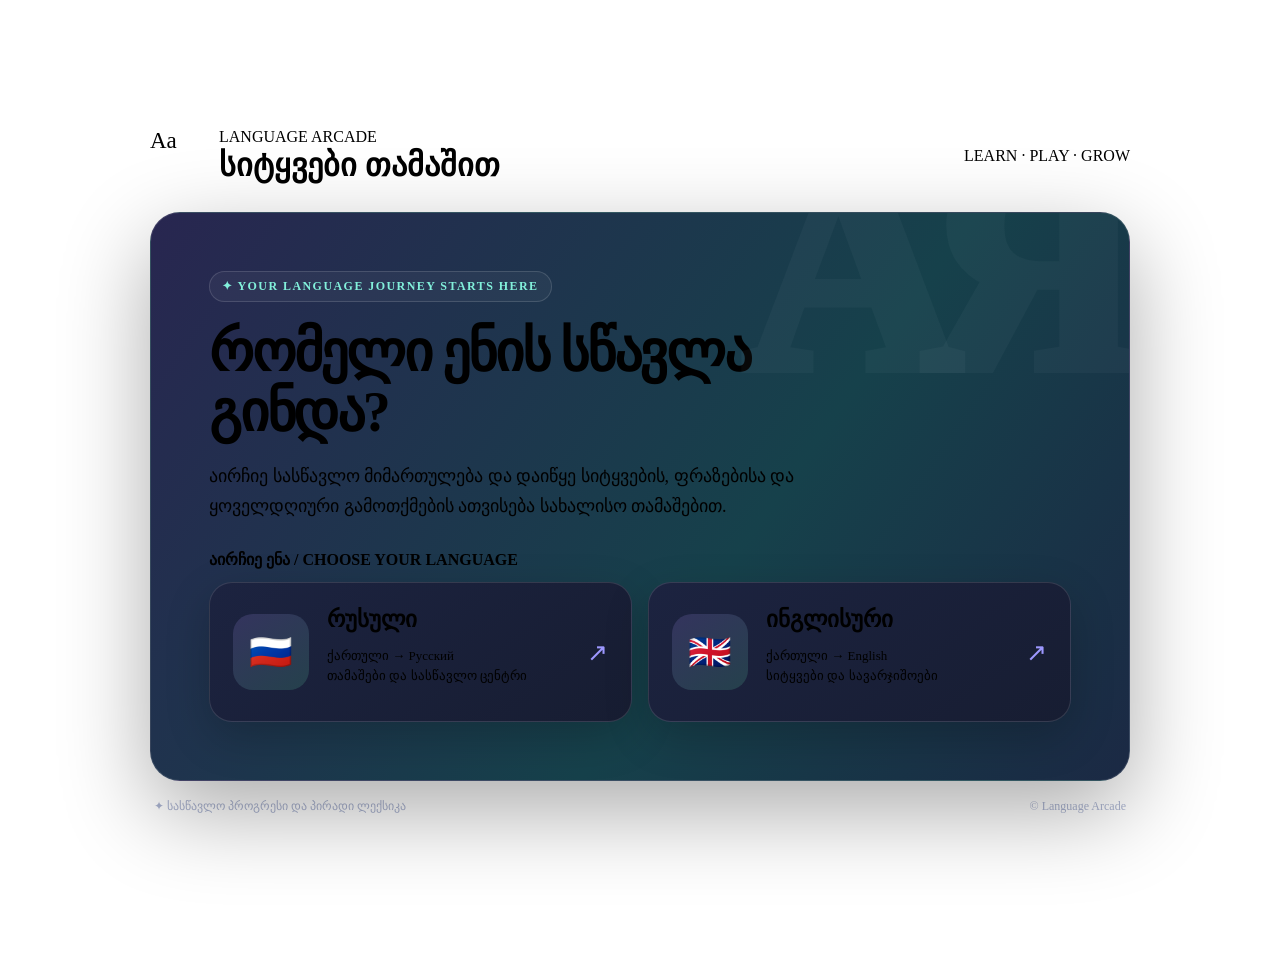
==== index.html @ ce174b75 "Add files via upload" ====
<!doctype html><html lang="ka"><head><meta charset="utf-8"><meta name="viewport" content="width=device-width,initial-scale=1"><title>Language Arcade · აირჩიე ენა</title><link rel="stylesheet" href="css/styles.css"><style>
body{min-height:100vh;display:grid;place-items:center;padding:22px}.landing{width:min(980px,100%)}.landing-top{display:flex;justify-content:space-between;align-items:center;margin-bottom:28px}.landing-brand{display:flex;gap:13px;align-items:center}.landing-brand .logo{width:56px;height:56px;font-size:23px}.landing-brand h1{margin:0;font-size:clamp(22px,4vw,32px)}.landing-hero{position:relative;overflow:hidden;border-radius:30px;padding:clamp(26px,6vw,58px);background:linear-gradient(125deg,#282650,#16414b 60%,#1b2944);border:1px solid #ffffff20;box-shadow:0 30px 90px #0005}.landing-hero:after{content:"AЯ";position:absolute;right:3%;top:-20%;font-size:clamp(140px,28vw,300px);font-weight:950;letter-spacing:-.12em;color:#ffffff08;pointer-events:none}.pill{display:inline-flex;padding:7px 12px;border:1px solid #ffffff22;border-radius:99px;color:#82f0db;background:#ffffff0b;font-size:12px;font-weight:800;letter-spacing:.12em}.landing-hero h2{font-size:clamp(32px,6vw,56px);line-height:1.08;max-width:700px;margin:20px 0 13px;letter-spacing:-.04em}.landing-hero p{font-size:clamp(15px,2vw,18px);max-width:620px;line-height:1.7}.choose-label{margin:28px 0 13px;font-weight:800}.language-grid{display:grid;grid-template-columns:repeat(2,minmax(0,1fr));gap:16px}.language-card{text-decoration:none;color:inherit;display:flex;align-items:center;gap:18px;padding:23px;border-radius:23px;border:1px solid #ffffff20;background:linear-gradient(145deg,#1c2340,#171d32);box-shadow:0 15px 45px #0003;transition:transform .2s,border-color .2s}.language-card:hover{transform:translateY(-5px);border-color:#9b8cff}.flag{display:grid;place-items:center;width:76px;height:76px;flex:none;border-radius:20px;background:linear-gradient(145deg,#34345e,#25414c);font-size:35px}.language-card h3{font-size:23px;margin:0 0 3px}.language-card p{font-size:13px;line-height:1.5}.arrow{margin-left:auto;color:#9d98ff;font-size:25px}.landing-foot{display:flex;justify-content:space-between;gap:12px;flex-wrap:wrap;color:#aab3d0;font-size:12px;padding:18px 4px}@media(max-width:580px){.language-grid{grid-template-columns:1fr}.language-card{padding:18px}.flag{width:64px;height:64px}.landing-top{margin-bottom:17px}}
</style></head><body><main class="landing"><div class="landing-top"><div class="landing-brand"><div class="logo">Aa</div><div><div class="eyebrow">LANGUAGE ARCADE</div><h1>სიტყვები თამაშით</h1></div></div><span class="tag">LEARN · PLAY · GROW</span></div><section class="landing-hero"><span class="pill">✦ YOUR LANGUAGE JOURNEY STARTS HERE</span><h2>რომელი ენის სწავლა გინდა?</h2><p>აირჩიე სასწავლო მიმართულება და დაიწყე სიტყვების, ფრაზებისა და ყოველდღიური გამოთქმების ათვისება სახალისო თამაშებით.</p><div class="choose-label">აირჩიე ენა / CHOOSE YOUR LANGUAGE</div><div class="language-grid"><a class="language-card" href="russian.html"><div class="flag">🇷🇺</div><div><h3>რუსული</h3><p>ქართული → Русский<br>თამაშები და სასწავლო ცენტრი</p></div><span class="arrow">↗</span></a><a class="language-card" href="english.html"><div class="flag">🇬🇧</div><div><h3>ინგლისური</h3><p>ქართული → English<br>სიტყვები და სავარჯიშოები</p></div><span class="arrow">↗</span></a></div></section><footer class="landing-foot"><span>✦ სასწავლო პროგრესი და პირადი ლექსიკა</span><span>© Language Arcade</span></footer></main></body></html>
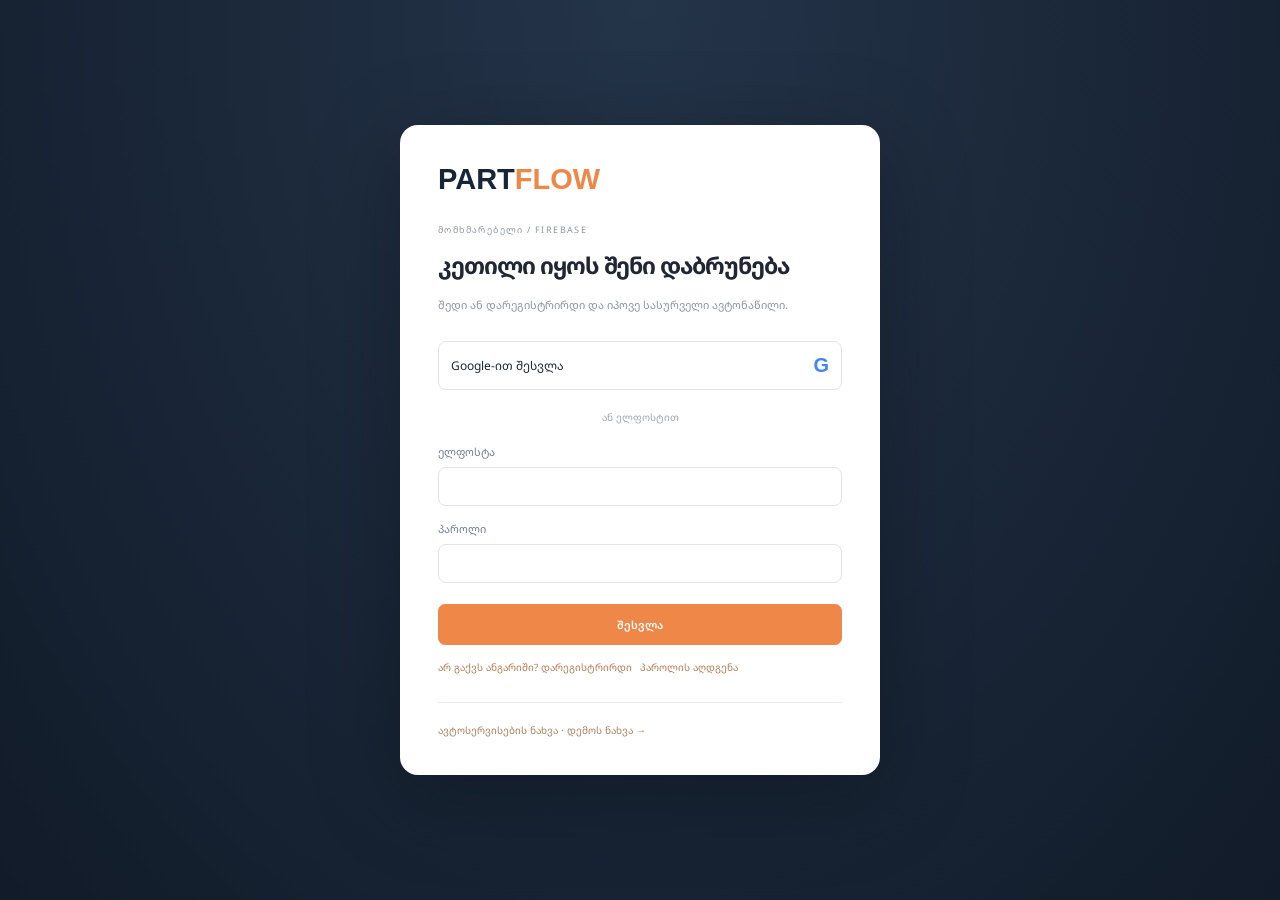
==== commit feec6dbe: "Replace repository with PARTFLOW project" ====
--- a/index.html
+++ b/index.html
@@ -1,3 +1 @@
-<!doctype html><html lang="ka"><head><meta charset="utf-8"><meta name="viewport" content="width=device-width,initial-scale=1"><title>Language Arcade · აირჩიე ენა</title><link rel="stylesheet" href="css/styles.css"><style>
-body{min-height:100vh;display:grid;place-items:center;padding:22px}.landing{width:min(980px,100%)}.landing-top{display:flex;justify-content:space-between;align-items:center;margin-bottom:28px}.landing-brand{display:flex;gap:13px;align-items:center}.landing-brand .logo{width:56px;height:56px;font-size:23px}.landing-brand h1{margin:0;font-size:clamp(22px,4vw,32px)}.landing-hero{position:relative;overflow:hidden;border-radius:30px;padding:clamp(26px,6vw,58px);background:linear-gradient(125deg,#282650,#16414b 60%,#1b2944);border:1px solid #ffffff20;box-shadow:0 30px 90px #0005}.landing-hero:after{content:"AЯ";position:absolute;right:3%;top:-20%;font-size:clamp(140px,28vw,300px);font-weight:950;letter-spacing:-.12em;color:#ffffff08;pointer-events:none}.pill{display:inline-flex;padding:7px 12px;border:1px solid #ffffff22;border-radius:99px;color:#82f0db;background:#ffffff0b;font-size:12px;font-weight:800;letter-spacing:.12em}.landing-hero h2{font-size:clamp(32px,6vw,56px);line-height:1.08;max-width:700px;margin:20px 0 13px;letter-spacing:-.04em}.landing-hero p{font-size:clamp(15px,2vw,18px);max-width:620px;line-height:1.7}.choose-label{margin:28px 0 13px;font-weight:800}.language-grid{display:grid;grid-template-columns:repeat(2,minmax(0,1fr));gap:16px}.language-card{text-decoration:none;color:inherit;display:flex;align-items:center;gap:18px;padding:23px;border-radius:23px;border:1px solid #ffffff20;background:linear-gradient(145deg,#1c2340,#171d32);box-shadow:0 15px 45px #0003;transition:transform .2s,border-color .2s}.language-card:hover{transform:translateY(-5px);border-color:#9b8cff}.flag{display:grid;place-items:center;width:76px;height:76px;flex:none;border-radius:20px;background:linear-gradient(145deg,#34345e,#25414c);font-size:35px}.language-card h3{font-size:23px;margin:0 0 3px}.language-card p{font-size:13px;line-height:1.5}.arrow{margin-left:auto;color:#9d98ff;font-size:25px}.landing-foot{display:flex;justify-content:space-between;gap:12px;flex-wrap:wrap;color:#aab3d0;font-size:12px;padding:18px 4px}@media(max-width:580px){.language-grid{grid-template-columns:1fr}.language-card{padding:18px}.flag{width:64px;height:64px}.landing-top{margin-bottom:17px}}
-</style></head><body><main class="landing"><div class="landing-top"><div class="landing-brand"><div class="logo">Aa</div><div><div class="eyebrow">LANGUAGE ARCADE</div><h1>სიტყვები თამაშით</h1></div></div><span class="tag">LEARN · PLAY · GROW</span></div><section class="landing-hero"><span class="pill">✦ YOUR LANGUAGE JOURNEY STARTS HERE</span><h2>რომელი ენის სწავლა გინდა?</h2><p>აირჩიე სასწავლო მიმართულება და დაიწყე სიტყვების, ფრაზებისა და ყოველდღიური გამოთქმების ათვისება სახალისო თამაშებით.</p><div class="choose-label">აირჩიე ენა / CHOOSE YOUR LANGUAGE</div><div class="language-grid"><a class="language-card" href="russian.html"><div class="flag">🇷🇺</div><div><h3>რუსული</h3><p>ქართული → Русский<br>თამაშები და სასწავლო ცენტრი</p></div><span class="arrow">↗</span></a><a class="language-card" href="english.html"><div class="flag">🇬🇧</div><div><h3>ინგლისური</h3><p>ქართული → English<br>სიტყვები და სავარჯიშოები</p></div><span class="arrow">↗</span></a></div></section><footer class="landing-foot"><span>✦ სასწავლო პროგრესი და პირადი ლექსიკა</span><span>© Language Arcade</span></footer></main></body></html>+<!doctype html><html lang="ka"><head><meta charset="UTF-8"><meta http-equiv="refresh" content="0;url=customer.html"><title>PARTFLOW</title></head><body><a href="customer.html">PARTFLOW</a></body></html>
